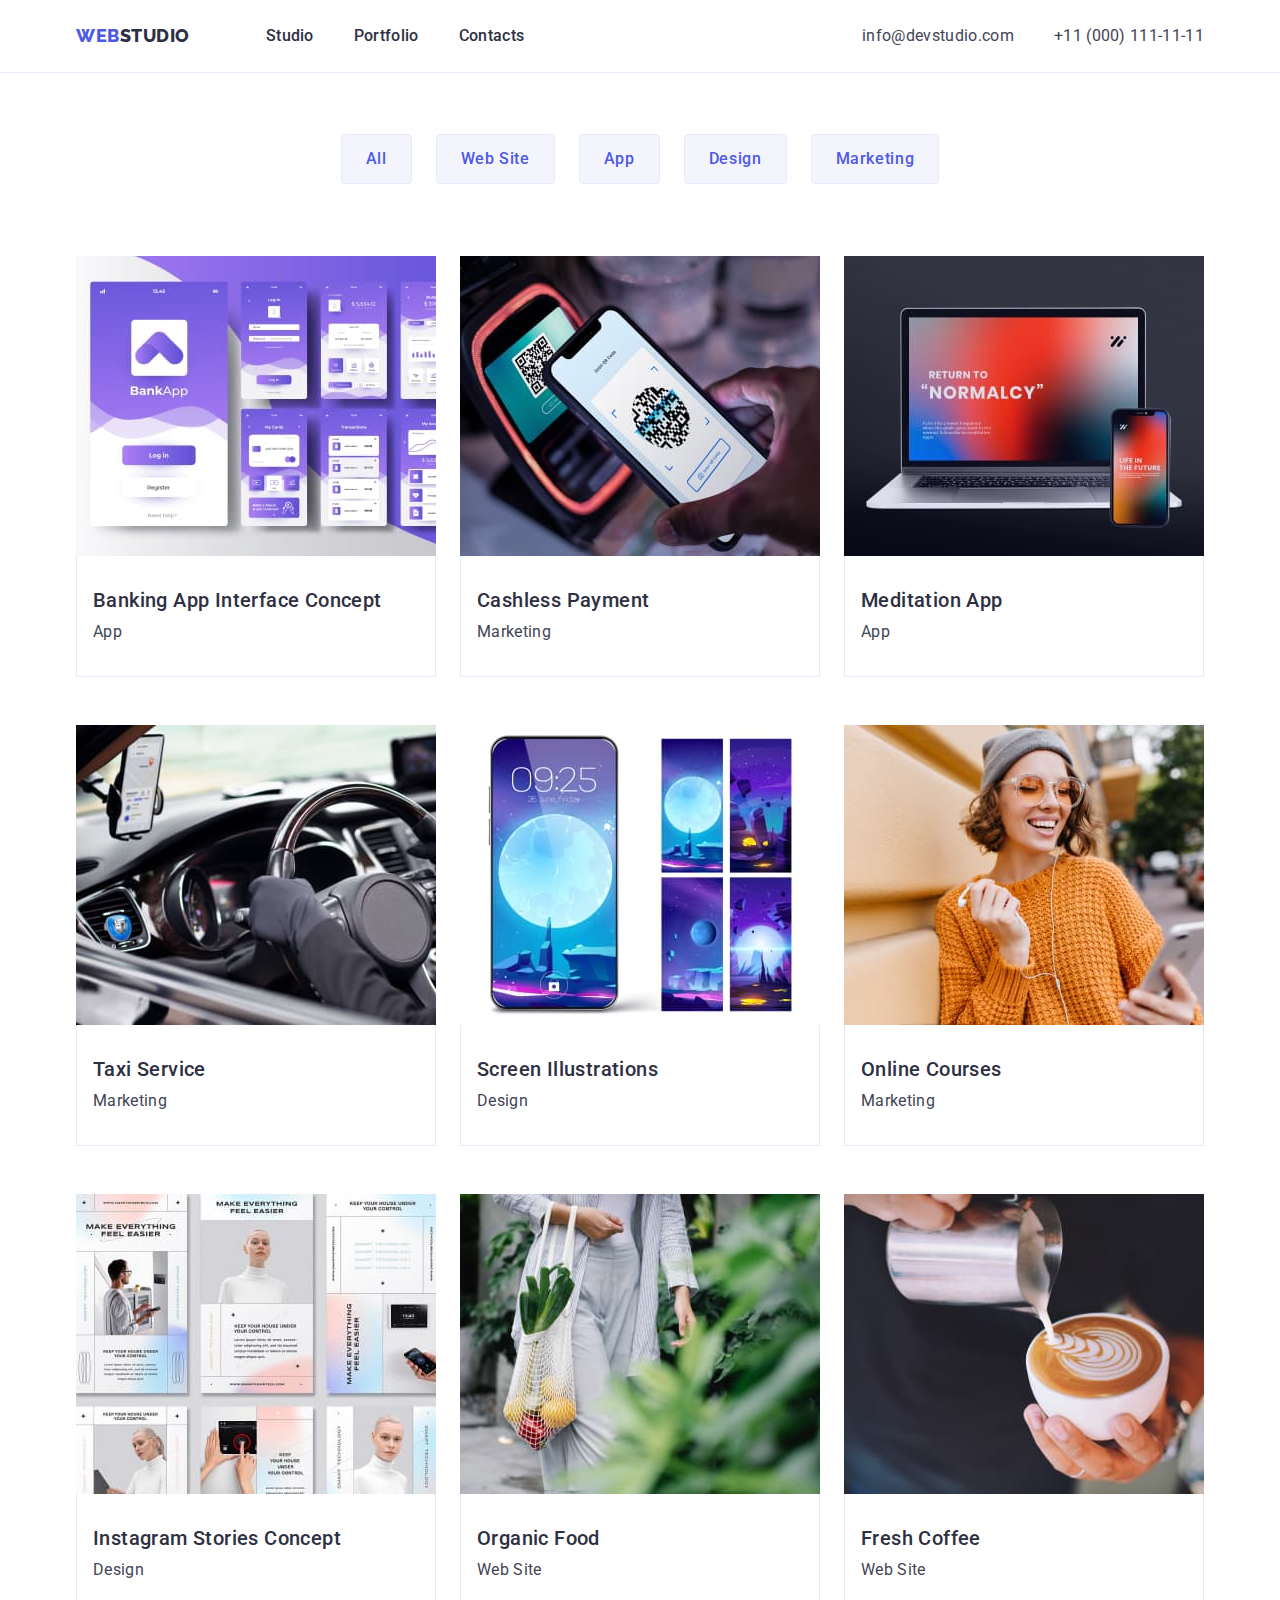
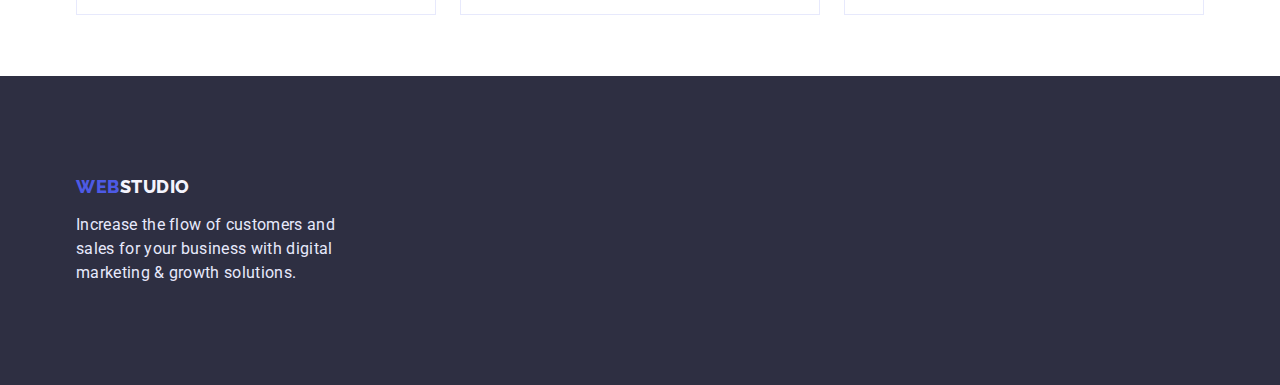
==== portfolio.html @ d6eb2086 "Initial commit" ====
<!DOCTYPE html>
<html lang="en">

<head>
    <meta charset="UTF-8">
    <meta http-equiv="X-UA-Compatible" content="IE=edge">
    <meta name="viewport" content="width=device-width, initial-scale=1.0">
    <title>Document</title>
   
    <link rel="preconnect" href="https://fonts.googleapis.com">
    <link rel="preconnect" href="https://fonts.gstatic.com" crossorigin>
    <link href="https://fonts.googleapis.com/css2?family=Roboto:wght@400;500;700&display=swap" rel="stylesheet">
    <link rel="preconnect" href="https://fonts.googleapis.com">
    <link rel="preconnect" href="https://fonts.gstatic.com" crossorigin>
    <link href="
  https://cdn.jsdelivr.net/npm/modern-normalize@1.1.0/modern-normalize.min.css
  " rel="stylesheet">
    <link href="https://fonts.googleapis.com/css2?family=Raleway:wght@800&display=swap" rel="stylesheet">
    <link rel="stylesheet" href="./css/styles.css">
  </head>

<body>
    <header class="page-header">
        <div class="heder-content container">
          <nav class="nav-box ">
        
            <a class="logo link" href="./index.html"> WEB<span class="logo-thema-light">Studio</span></a>
            <ul class="menu list">
              <li class="menu-item"><a class="menu-item-link link" href="./index.html">Studio</a></li>
              <li class="menu-item"><a class="menu-item-link link" href="./portfolio.html">Portfolio</a></li>
              <li class="menu-item"><a class="menu-item-link link" href="">Contacts</a></li>
            </ul>
          </nav>
        
        
          <address class="contacts-box">
            <ul class=" contacts-list list">
              <li class="contacts-list-item"> <a class="contacts-item link"
                  href="mailto:info@devstudio.com">info@devstudio.com</a></li>
              <li class="contacts-list-item"> <a class="contacts-item link" href="tel:+110001111111">+11 (000) 111-11-11</a>
              </li>
            </ul>
          </address>
        
        </div>
            
        
          </header>
        

    <main>

        <section class="portfolio-section">
            <div class="container">
                <h1 hidden class=".visually-hidden">Portfolio</h1>
                <ul class="filter-list list">
                    <li class="filter-item"> <button class="filter-btn" type="button">All</button></li>
                    <li class="filter-item"><button class="filter-btn" type="button">Web Site</button></li>
                    <li class="filter-item"><button class="filter-btn" type="button">App</button></li>
                    <li class="filter-item"><button class="filter-btn" type="button">Design</button></li>
                    <li class="filter-item"><button class="filter-btn" type="button">Marketing</button></li>
                </ul>
    
    
                <ul class="portfolio-list list">
                    <li class="portfolio-item">
                        <a class="link" href=""><img src="./images/bank.jpg" alt="Banking App" width="360" height="300">
                            <div class="portfolio-item-text">
                                <h2 class="portfolio-title list-title">Banking App Interface Concept</h2>
                                <p class="text">App</p>
                            </div>
                        </a>
                    </li>
                    <li class="portfolio-item">
                        <a class="link" href=""><img src="./images/cashless.jpg" alt="Cashless Payment" width="360"
                                height="300">
                            <div class="portfolio-item-text">
                                <h2 class="portfolio-title list-title">Cashless Payment</h2>
                                <p class="text">Marketing</p>
                            </div>
                        </a>
                    </li>
                    <li class="portfolio-item">
                        <a class="link" href=""><img src="./images/meditation.jpg" alt="Meditaion App" width="360"
                                height="300">
                            <div class="portfolio-item-text">
                                <h2 class="portfolio-title list-title">Meditation App</h2>
                                <p class="text">App</p>
                            </div>
                        </a>
                    </li>
    
                    <li class="portfolio-item">
                        <a class="link" href=""><img src="./images/taxi.jpg" alt="Taxi Service" width="360" height="300">
                            <div class="portfolio-item-text">
                                <h2 class="portfolio-title list-title">Taxi Service</h2>
                                <p class="text">Marketing </p>
                            </div>
                        </a>
                    </li>
                    <li class="portfolio-item">
                        <a class="link" href=""><img src="./images/screen.jpg" alt="Screen Illustrations" width="360"
                                height="300">
                            <div class="portfolio-item-text">
                                <h2 class="portfolio-title list-title">Screen Illustrations</h2>
                                <p class="text">Design</p>
                            </div>
                        </a>
                    </li>
    
                    <li class="portfolio-item">
                        <a class="link" href=""><img src="./images/online-courses.jpg" alt="Online Courses" width="360"
                                height="300">
                            <div class="portfolio-item-text">
                                <h2 class="portfolio-title list-title">Online Courses</h2>
                                <p class="text">Marketing</p>
                            </div>
                        </a>
                    </li>
    
    
                    <li class="portfolio-item">
                        <a class="link" href=""><img src="./images/instastories.jpg" alt="Instagram Stories " width="360"
                                height="300">
                            <div class="portfolio-item-text">
                                <h2 class="portfolio-title list-title">Instagram Stories Concept</h2>
                                <p class="text">Design</p>
                            </div>
                        </a>
                    </li>
                    <li class="portfolio-item">
                        <a class="link" href=""><img src="./images/food.jpg" alt="Food" width="360" height="300">
                            <div class="portfolio-item-text">
                                <h2 class="portfolio-title list-title">Organic Food</h2>
                                <p class="text">Web Site</p>
                            </div>
                        </a>
                    </li>
    
                    <li class="portfolio-item">
                        <a class="link" href=""><img src="./images/coffee.jpg" alt="Coffee" width="360" height="300">
                            <div class="portfolio-item-text">
                                <h2 class="portfolio-title list-title">Fresh Coffee</h2>
                                <p class="text">Web Site</p>
                            </div>
                        </a>
                    </li>
    
    
                </ul>
            </div>
          
        </section>
    </main>


    <footer class="footer-container">


        <div class="container">

            <a class="footer-logo link" href="./index.html">WEB<span class="logo-thema-dark">Studio</span></a>
            <p class="footer-text text">Increase the flow of customers and sales for your business with digital
                marketing & growth
                solutions.
            </p>
        </div>

    </footer>
</body>

</html>
---- css/styles.css ----
:root {
  --accent-color: #4d5ae5;
  --primary-text-color: #434455;
  --nav-color: #2e2f42;
  --title-color: #2e2f42;
  --nav-accent-color: #404bbf;
  --text-thema-dark-color: #E7E9FC;
  --background-section-color: #f4f4fd;
  
}
body {
  background-color: #ffffff;
  font-family: "Roboto", sans-serif;
  font-weight: 400;

  color: var(--primary-text-color);
}

.link {
  text-decoration: none;
}
.list {
  list-style-type: none;
}
/* ---F----компоненти-------- */
.container {
  width: 1158px;
  padding-left: 15px;
  padding-right: 15px;
  margin-left: auto;
  margin-right: auto;
}
.list-title {
  margin-bottom: 8px;
  font-weight: 500;
  font-size: 20px;
  line-height: 1.2;
  letter-spacing: 0.02em;
  color: var(--title-color);
}

.text {
  font-size: 16px;
  line-height: 1.5;
  letter-spacing: 0.02em;
  color: var(--primary-text-color);
}
.section-title {
  font-weight: 700;
  font-size: 36px;
  line-height: 1.11;
  text-align: center;
  letter-spacing: 0.02em;
  text-transform: capitalize;
  color: var(--title-color);
}

h1,
h2,
h3,
h4,
p {
  margin-top: 0;
  margin-bottom: 0;
}

ul {
  margin-top: 0;
  margin-bottom: 0;
  padding-left: 0;
}

img {
  display: block;
}

.visually-hidden {
  position: absolute;
  width: 1px;
  height: 1px;
  margin: -1px;
  border: 0;
  padding: 0;
  white-space: nowrap;
  clip-path: inset(100%);
  clip: rect(0 0 0 0);
  overflow: hidden;
}
/* -------/компоненти-------- */
/* -------шапка------- */
.page-header {
 
  border-bottom: 1px solid #E7E9FC;
}
.heder-content{
  display: flex;
  align-items: center;
}
nav {
  display: flex;
  align-items: center;
}
.menu {
  display: flex;
  margin-left: 76px;
}
.menu-item:not(:last-child) {
  margin-right: 40px;
}

.logo {

  color: var(--accent-color);
  font-family: "Raleway", sans-serif;
  font-weight: 800;
  font-size: 18px;
  line-height: 1.17;
  
  letter-spacing: 0.03em;
  text-transform: uppercase;
  border: none;
}
.logo-thema-light {
  color: var(--nav-color);
}
.menu-item-link {
  display: block;
  padding-top: 24px;
  padding-bottom: 24px;

  font-style: normal;
  font-weight: 500;
  font-size: 16px;
  line-height: 1.5;
  letter-spacing: 0.02em;
  color: var(--nav-color);
}

.link:hover,
.link:focus {
  color: var(--nav-accent-color);
}

.contacts-box {
  font-style: normal;
  margin-left: auto;
}
.contacts-list {
  display: flex;
}
.contacts-list-item:nth-child(1) {
  margin-right: 40px;
}
.contacts-item {
  display: block;
  padding-top: 24px;
  padding-bottom: 24px;

  color: var(--primary-text-color);
  font-size: 16px;
  line-height: 1.5;
  letter-spacing: 0.02em;
}

/* -------/шапка------- */
/*-------- банер -------*/

.hero-section {
  text-align: center;
  background-color: #2e2f42;
  padding-top: 188px;
  padding-bottom: 188px;
}
.main-title {
  margin-bottom: 48px;
  width: 496px;

  margin-left: auto;
  margin-right: auto;
  font-weight: 700;
  font-size: 56px;
  line-height: 1.07;
  letter-spacing: 0.02em;

  color: #ffffff;
}

.modal-btn {
  display: inline-block;
  padding: 16px 32px 16px 32px;

  font-family: "Roboto", sans-serif;
  font-weight: 500;
  font-size: 16px;
  line-height: 1.5;
  letter-spacing: 0.04em;
  color: #ffffff;
  background-color: var(--accent-color);
  box-shadow: 0px 4px 4px rgba(0, 0, 0, 0.15);
  border-radius: 4px;
  cursor: pointer;
  border: 1px solid transparent;
}

.modal-btn:hover,
.modal-btn:focus {
  background-color: #404bbf;
}
/*-------- /банер -------*/

/* ----переваги компанії---- */

.privilage-section {

  padding: 120px 0;
}

.privilage-container {
 
}

.privilage-list {
  display: flex;
  justify-content: space-between;
}

.privilage-list-item {
  max-width: 264px;
}



/* ----/переваги компанії---- */

/* =======що робимо======== */
.about-section {
  padding-bottom: 117px;
}
.about-title {
  margin-bottom: 72px;
}
.about-list {
  display: flex;
  justify-content: space-between;
}

/* =============команда =========*/
.team-section {
  background-color: var(--background-section-color);
  padding-top: 120px;
  padding-bottom: 120px;
}

.team-card{
  background-color: var(--background-section-color);

}
.team-title {
  margin-bottom: 72px;
}
.team-list {
  display: flex;
  flex-wrap: wrap;
  /* gap: 24px; */
}
.team-list-item {
  text-align: center;
  /* width: 264px;  */
  flex-basis: calc((100%-72px) / 4);
}
.team-list-item:nth-child(4n) {
  margin-right: 0;
}
.team-item-text {
  padding-top: 32px;
  padding-bottom: 32px;
}

/* ==========футер======== */
.footer-container {
  padding: 100px 0;
  /* color: #e7e9fc; */
  background-color: #2e2f42;
 
}

.footer-logo {
  display: block;
  margin-bottom: 16px;
  color: var(--accent-color);

  font-family: "Raleway", sans-serif;
  font-weight: 800;
  font-size: 18px;
  line-height: 1.17;
  align-items: center;
  letter-spacing: 0.03em;
  text-transform: uppercase;
  border: none;
}

.logo-thema-dark {
  color: #f4f4fd;
}

.footer-text {
  width: 264px;
  color: var(--text-thema-dark-color);
}

/* =========2 сторінка  ========*/
.portfolio-section{
  padding: 61px 0;
}
.filter-list {
  display: flex;
  justify-content: center;
margin-bottom: 72px;
}

.filter-item:not(:last-child) {
  margin-right: 24px;
}

.filter-btn {
  padding: 12px 24px;
  
  font-family: "Roboto", sans-serif;
  color: var(--accent-color);
  background-color: #f4f4fd;
  font-weight: 500;
  font-size: 16px;
  line-height: 1.5;
  letter-spacing: 0.04em;

  border: 1px solid #e7e9fc;
  border-radius: 4px;
  cursor: pointer;
}
.filter-btn:focus,
.filter-btn:hover {
  color: #ffffff;
  background-color: #404bbf;
  box-shadow: 0px 3px 1px rgba(0, 0, 0, 0.1), 0px 2px 1px rgba(0, 0, 0, 0.08),
    0px 2px 2px rgba(0, 0, 0, 0.12);
  border-radius: 4px;
}

.portfolio-list {
  display: flex;
  flex-wrap: wrap;
  gap: 48px 24px;
}

.portfolio-item {
  /* width: 360px; */
  width: calc ((100%-48px)/3);
} 
 


.portfolio-item-text {
  padding: 32px 16px;
  border:1px solid #E7E9FC;
  border-top: none; 
}
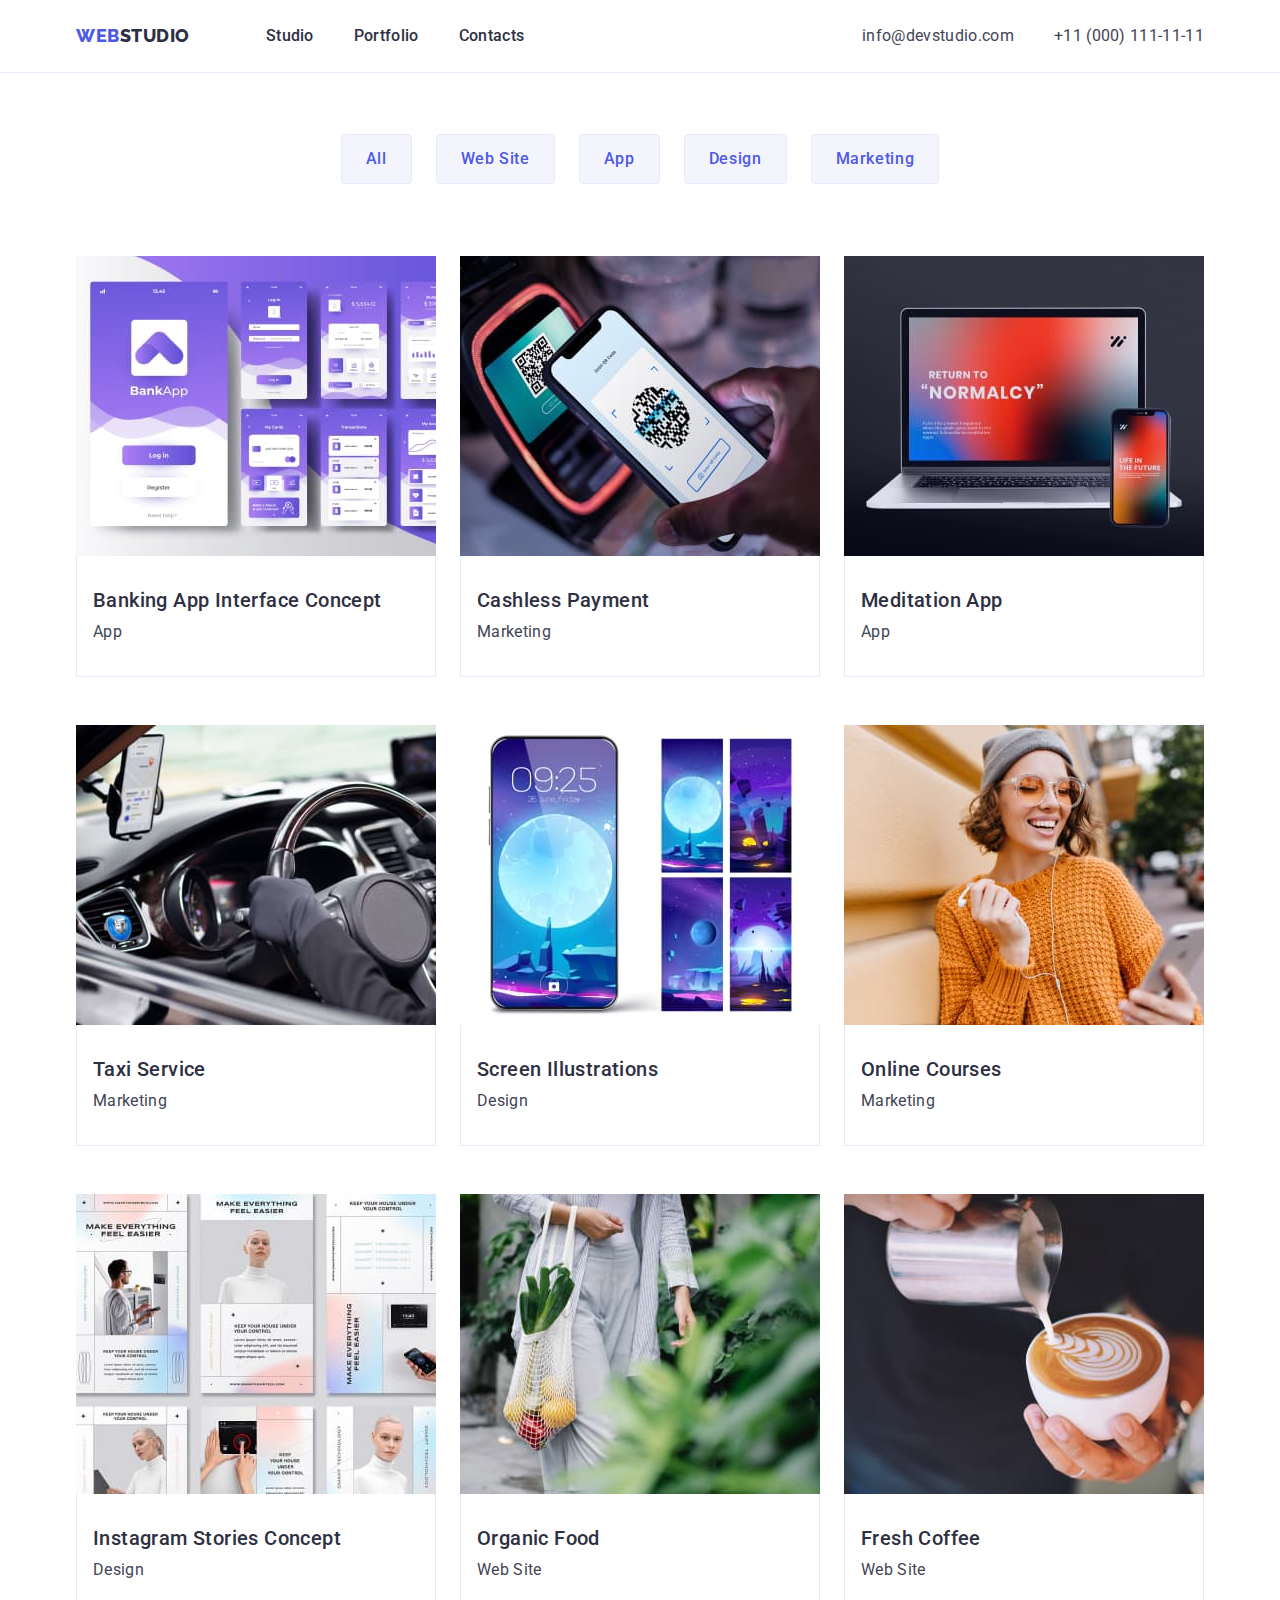
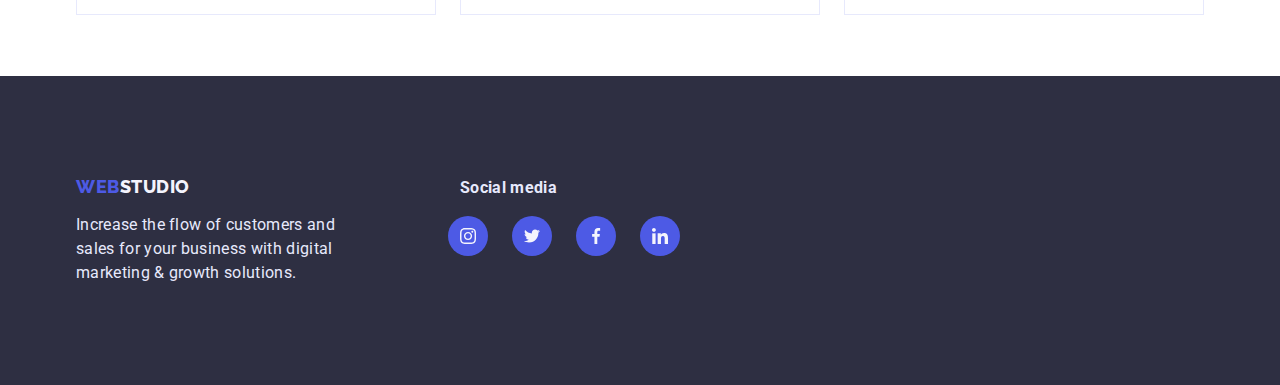
==== commit f10ecf0b: "змінні" ====
--- a/portfolio.html
+++ b/portfolio.html
@@ -64,7 +64,7 @@
     
                 <ul class="portfolio-list list">
                     <li class="portfolio-item">
-                        <a class="link" href=""><img src="./images/bank.jpg" alt="Banking App" width="360" height="300">
+                        <a class="portfolio-link link" href=""><img src="./images/bank.jpg" alt="Banking App" width="360" height="300">
                             <div class="portfolio-item-text">
                                 <h2 class="portfolio-title list-title">Banking App Interface Concept</h2>
                                 <p class="text">App</p>
@@ -72,7 +72,7 @@
                         </a>
                     </li>
                     <li class="portfolio-item">
-                        <a class="link" href=""><img src="./images/cashless.jpg" alt="Cashless Payment" width="360"
+                        <a class="portfolio-link link" href=""><img src="./images/cashless.jpg" alt="Cashless Payment" width="360"
                                 height="300">
                             <div class="portfolio-item-text">
                                 <h2 class="portfolio-title list-title">Cashless Payment</h2>
@@ -81,7 +81,7 @@
                         </a>
                     </li>
                     <li class="portfolio-item">
-                        <a class="link" href=""><img src="./images/meditation.jpg" alt="Meditaion App" width="360"
+                        <a class="portfolio-link link" href=""><img src="./images/meditation.jpg" alt="Meditaion App" width="360"
                                 height="300">
                             <div class="portfolio-item-text">
                                 <h2 class="portfolio-title list-title">Meditation App</h2>
@@ -91,7 +91,7 @@
                     </li>
     
                     <li class="portfolio-item">
-                        <a class="link" href=""><img src="./images/taxi.jpg" alt="Taxi Service" width="360" height="300">
+                        <a class="portfolio-link link" href=""><img src="./images/taxi.jpg" alt="Taxi Service" width="360" height="300">
                             <div class="portfolio-item-text">
                                 <h2 class="portfolio-title list-title">Taxi Service</h2>
                                 <p class="text">Marketing </p>
@@ -99,7 +99,7 @@
                         </a>
                     </li>
                     <li class="portfolio-item">
-                        <a class="link" href=""><img src="./images/screen.jpg" alt="Screen Illustrations" width="360"
+                        <a class="portfolio-link link" href=""><img src="./images/screen.jpg" alt="Screen Illustrations" width="360"
                                 height="300">
                             <div class="portfolio-item-text">
                                 <h2 class="portfolio-title list-title">Screen Illustrations</h2>
@@ -109,7 +109,7 @@
                     </li>
     
                     <li class="portfolio-item">
-                        <a class="link" href=""><img src="./images/online-courses.jpg" alt="Online Courses" width="360"
+                        <a class="portfolio-link link" href=""><img src="./images/online-courses.jpg" alt="Online Courses" width="360"
                                 height="300">
                             <div class="portfolio-item-text">
                                 <h2 class="portfolio-title list-title">Online Courses</h2>
@@ -120,7 +120,7 @@
     
     
                     <li class="portfolio-item">
-                        <a class="link" href=""><img src="./images/instastories.jpg" alt="Instagram Stories " width="360"
+                        <a class="portfolio-link link" href=""><img src="./images/instastories.jpg" alt="Instagram Stories " width="360"
                                 height="300">
                             <div class="portfolio-item-text">
                                 <h2 class="portfolio-title list-title">Instagram Stories Concept</h2>
@@ -129,7 +129,7 @@
                         </a>
                     </li>
                     <li class="portfolio-item">
-                        <a class="link" href=""><img src="./images/food.jpg" alt="Food" width="360" height="300">
+                        <a class="portfolio-link link" href=""><img src="./images/food.jpg" alt="Food" width="360" height="300">
                             <div class="portfolio-item-text">
                                 <h2 class="portfolio-title list-title">Organic Food</h2>
                                 <p class="text">Web Site</p>
@@ -138,9 +138,9 @@
                     </li>
     
                     <li class="portfolio-item">
-                        <a class="link" href=""><img src="./images/coffee.jpg" alt="Coffee" width="360" height="300">
-                            <div class="portfolio-item-text">
-                                <h2 class="portfolio-title list-title">Fresh Coffee</h2>
+                        <a class="portfolio-link link" href=""><img src="./images/coffee.jpg" alt="Coffee" width="360" height="300">
+                            <div class="portfolio-item-text">
+                                <h2 class="portfolio-title list-title">Fresh Coffee</h2>  
                                 <p class="text">Web Site</p>
                             </div>
                         </a>
@@ -154,19 +154,55 @@
     </main>
 
 
-    <footer class="footer-container">
-
-
-        <div class="container">
-
+    <footer class="footer">
+
+
+        <div class="footer-container container">
+          <div class="footer-appeal">
             <a class="footer-logo link" href="./index.html">WEB<span class="logo-thema-dark">Studio</span></a>
-            <p class="footer-text text">Increase the flow of customers and sales for your business with digital
-                marketing & growth
-                solutions.
+            <p class="footer-text text">Increase the flow of customers and sales for your business with digital marketing &
+              growth
+              solutions.
             </p>
+          </div>
+    
+    
+    
+          <div class="footer-social">
+            <h4 class="footer-social-title text">Social media</h4>
+            <ul class="social-list list">
+              <li class="social-list-item">
+                <a href="" class="social-list-link footer-link link">
+                  <svg class="social-list-icon" width="16" height="16">
+                    <use href="./images/sprite.svg#icon-instagram"></use>
+                  </svg>
+                </a>
+              </li>
+              <li class="social-list-item">
+                <a href="" class="social-list-link footer-link link">
+                  <svg class="social-list-icon" width="16" height="16">
+                    <use href="./images/sprite.svg#icon-twitter"></use>
+                  </svg>
+                </a>
+              </li>
+              <li class="social-list-item">
+                <a href="" class="social-list-link footer-link link">
+                  <svg class="social-list-icon" width="16" height="16">
+                    <use href="./images/sprite.svg#icon-facebook"></use>
+                  </svg>
+                </a>
+              </li>
+              <li class="social-list-item">
+                <a href="" class="social-list-link footer-link link">
+                  <svg class="social-list-icon" width="16" height="16">
+                    <use href="./images/sprite.svg#icon-linkedin"></use>
+                  </svg>
+                </a>
+              </li>
+            </ul>
+          </div>
         </div>
-
-    </footer>
+      </footer>
 </body>
 
 </html>--- a/css/styles.css
+++ b/css/styles.css
@@ -6,10 +6,11 @@
   --nav-accent-color: #404bbf;
   --text-thema-dark-color: #E7E9FC;
   --background-section-color: #f4f4fd;
+  --just-white:#ffffff;
   
 }
 body {
-  background-color: #ffffff;
+  background-color: var(--just-white);
   font-family: "Roboto", sans-serif;
   font-weight: 400;
 
@@ -90,7 +91,7 @@
 /* -------шапка------- */
 .page-header {
  
-  border-bottom: 1px solid #E7E9FC;
+  border-bottom: 1px solid var(--text-thema-dark-color);
 }
 .heder-content{
   display: flex;
@@ -170,6 +171,8 @@
   background-color: #2e2f42;
   padding-top: 188px;
   padding-bottom: 188px;
+  background-image: linear-gradient(rgba(46, 47, 66, 0.7), rgba(46, 47, 66, 0.7)), url(../images/people-office.jpg);
+  background-size: cover;
 }
 .main-title {
   margin-bottom: 48px;
@@ -182,7 +185,7 @@
   line-height: 1.07;
   letter-spacing: 0.02em;
 
-  color: #ffffff;
+  color: var(--just-white);
 }
 
 .modal-btn {
@@ -194,7 +197,7 @@
   font-size: 16px;
   line-height: 1.5;
   letter-spacing: 0.04em;
-  color: #ffffff;
+  color: var(--just-white);
   background-color: var(--accent-color);
   box-shadow: 0px 4px 4px rgba(0, 0, 0, 0.15);
   border-radius: 4px;
@@ -204,7 +207,7 @@
 
 .modal-btn:hover,
 .modal-btn:focus {
-  background-color: #404bbf;
+  background-color: var(--nav-accent-color);
 }
 /*-------- /банер -------*/
 
@@ -227,7 +230,15 @@
 .privilage-list-item {
   max-width: 264px;
 }
-
+.privilage-icon-wrap{
+  display: flex;
+  justify-content: center;
+  align-items: center;
+  height: 112px;
+  margin-bottom: 8px;
+  background: var(--background-section-color);
+border-radius: 4%;
+}
 
 
 /* ----/переваги компанії---- */
@@ -261,29 +272,98 @@
 .team-list {
   display: flex;
   flex-wrap: wrap;
-  /* gap: 24px; */
+  gap: 24px;
 }
 .team-list-item {
   text-align: center;
   /* width: 264px;  */
-  flex-basis: calc((100%-72px) / 4);
-}
-.team-list-item:nth-child(4n) {
+  flex-basis: calc ((100%-72px) / 4);
+  background-color: var(--just-white);
+  box-shadow: 0px 1px 6px rgba(46, 47, 66, 0.08), 0px 1px 1px rgba(46, 47, 66, 0.16), 0px 2px 1px rgba(46, 47, 66, 0.08);
+  border-radius: 0px 0px 4px 4px;
+}
+/* .team-list-item:nth-child(4n) {
   margin-right: 0;
-}
+} */
 .team-item-text {
-  padding-top: 32px;
-  padding-bottom: 32px;
-}
-
+  padding: 32px 0;
+
+}
+.team-text{
+  margin-bottom: 8px;
+}
+.social-list{
+  display: flex;
+  align-content: center;
+  justify-content: center ;
+  gap: 24px;
+}
+.social-list-link{
+  display: flex;
+justify-content: center;
+align-items: center;
+  border-radius: 50%;
+  width: 40px;
+  height: 40px;
+  border-color: transparent;
+  background-color:  var(--accent-color);
+}
+
+/* .social-list-link:hover,
+.social-list-link:focus{
+  background-color: #31D0AA;
+} */
+
+.social-list-icon{
+  fill:  var(--background-section-color);
+
+}
+
+/* ============CUSTOMER================= */
+.customers-section{
+  padding: 120px 0px;
+}
+.customers-title{
+  margin-bottom: 72px;
+}
+.customers-list{
+  display: flex;
+  gap: 24px;
+
+}
+.customers-link{
+  display: flex;
+  justify-content: center;
+  align-items: center;
+  width: 168px;
+  height: 88px;
+border-radius: 4px;
+border: 1px solid #8e8f99;
+
+
+}
+.customers-icon{
+fill:#8E8F99;}
+
+.customers-link:hover,
+.customers-link:focus{
+  border: 1px solid var(--nav-accent-color);
+}
+.customers-link:hover .customers-icon,
+.customers-link:focus .customers-icon {
+  fill: var(--nav-accent-color);
+}
 /* ==========футер======== */
-.footer-container {
+.footer{
+
   padding: 100px 0;
-  /* color: #e7e9fc; */
+
   background-color: #2e2f42;
  
 }
-
+.footer-container{
+  display: flex;
+}
 .footer-logo {
   display: block;
   margin-bottom: 16px;
@@ -298,15 +378,31 @@
   text-transform: uppercase;
   border: none;
 }
-
+.footer-appeal{
+  margin-right: 120px;
+}
 .logo-thema-dark {
-  color: #f4f4fd;
+  color: var(--background-section-color);
 }
 
 .footer-text {
   width: 264px;
   color: var(--text-thema-dark-color);
 }
+
+.footer-social-title{
+  font-weight: 500px;
+  color: var(--text-thema-dark-color);
+  margin-bottom: 16px;
+}
+.footer-social{
+  width: 208px;
+}
+.footer-link:hover,.footer-link:focus{
+  background-color: #31D0AA;
+}
+
+
 
 /* =========2 сторінка  ========*/
 .portfolio-section{
@@ -333,14 +429,14 @@
   line-height: 1.5;
   letter-spacing: 0.04em;
 
-  border: 1px solid #e7e9fc;
+  border: 1px solid var(--text-thema-dark-color);
   border-radius: 4px;
   cursor: pointer;
 }
 .filter-btn:focus,
 .filter-btn:hover {
-  color: #ffffff;
-  background-color: #404bbf;
+  color:var(--just-white);
+  background-color: var(--nav-accent-color);
   box-shadow: 0px 3px 1px rgba(0, 0, 0, 0.1), 0px 2px 1px rgba(0, 0, 0, 0.08),
     0px 2px 2px rgba(0, 0, 0, 0.12);
   border-radius: 4px;
@@ -353,14 +449,22 @@
 }
 
 .portfolio-item {
+
   /* width: 360px; */
   width: calc ((100%-48px)/3);
 } 
- 
-
-
+
+
+.portfolio-link{
+  display: block;
+}
+
+.portfolio-link:hover,
+.portfolio-link:focus {
+  box-shadow: 0px 1px 6px rgba(46, 47, 66, 0.08), 0px 1px 1px rgba(46, 47, 66, 0.16), 0px 2px 1px rgba(46, 47, 66, 0.08);
+}
 .portfolio-item-text {
   padding: 32px 16px;
-  border:1px solid #E7E9FC;
+  border:1px solid var(--text-thema-dark-color);
   border-top: none; 
 }
